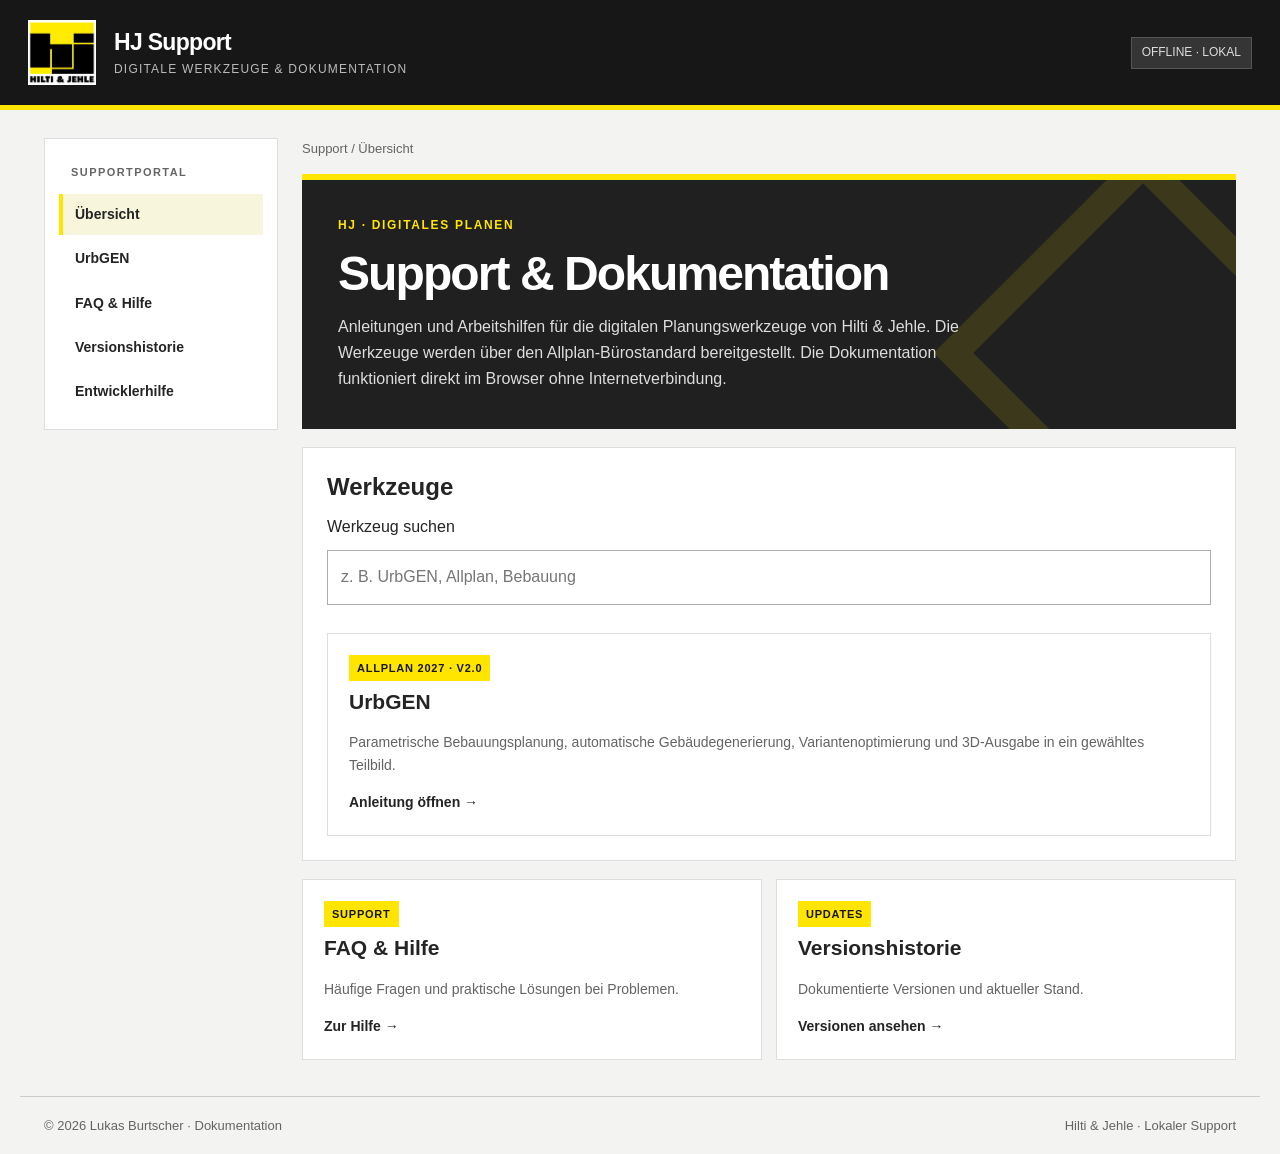
==== docs/index.html @ aae3f732 "dev help added" ====
<!doctype html>
<html lang="de">
	<head>
		<meta charset="utf-8">
		<meta name="viewport" content="width=device-width,initial-scale=1">
		<title>Support &amp; Dokumentation | HJ Support</title>
		<link rel="stylesheet" href="assets/style.css">
		<script src="assets/support.js" defer></script>
	</head>
	<body>
		<header class="header">
			<div class="header-inner">
				<a href="index.html" aria-label="Startseite"><img class="logo" src="assets/logo-hj.jpg" alt="Hilti &amp; Jehle"></a>
				<div class="brand">HJ Support<small>Digitale Werkzeuge &amp; Dokumentation</small></div>
				<span class="status">OFFLINE · LOKAL</span>
			</div>
		</header>
		<div class="layout">
			<nav class="sidebar" aria-label="Hauptnavigation">
				<div class="label">Supportportal</div>
				<a href="index.html" aria-current="page">Übersicht</a>
				<a href="urbgen.html">UrbGEN</a>
				<a href="faq.html">FAQ & Hilfe</a>
				<a href="versionen.html">Versionshistorie</a>
				<a href=".dev/index.html">Entwicklerhilfe</a>
			</nav>
			<main>
				<div class="breadcrumb">Support / Übersicht</div>
				<div class="hero">
					<div class="eyebrow">HJ · Digitales Planen</div>
					<h1>Support &amp; Dokumentation</h1>
					<p>Anleitungen und Arbeitshilfen für die digitalen Planungswerkzeuge von Hilti &amp; Jehle. Die Werkzeuge werden über den Allplan-Bürostandard bereitgestellt. Die Dokumentation funktioniert direkt im Browser ohne Internetverbindung.</p>
				</div>
				<section class="panel">
					<h2>Werkzeuge</h2>
					<label for="search">Werkzeug suchen</label>
					<input class="search" id="search" data-search type="search" placeholder="z. B. UrbGEN, Allplan, Bebauung">
					<div class="grid"><a class="card" href="urbgen.html" data-tool><span class="pill">Allplan 2027 · v2.0</span><h2>UrbGEN</h2><p>Parametrische Bebauungsplanung, automatische Gebäudegenerierung, Variantenoptimierung und 3D-Ausgabe in ein gewähltes Teilbild.</p><span class="arrow">Anleitung öffnen →</span></a></div>
					<p data-empty hidden>Kein passendes Werkzeug gefunden.</p>
				</section>
				<div class="grid"><a class="card" href="faq.html"><span class="pill">Support</span><h2>FAQ &amp; Hilfe</h2><p>Häufige Fragen und praktische Lösungen bei Problemen.</p><span class="arrow">Zur Hilfe →</span></a><a class="card" href="versionen.html"><span class="pill">Updates</span><h2>Versionshistorie</h2><p>Dokumentierte Versionen und aktueller Stand.</p><span class="arrow">Versionen ansehen →</span></a></div>
			</main>
		</div>
		<footer class="footer"><span>© 2026 Lukas Burtscher · Dokumentation</span><span>Hilti &amp; Jehle · Lokaler Support</span></footer>
	</body>
</html>
---- docs/assets/style.css ----
:root{--yellow:#ffe500;--black:#171717;--ink:#242424;--muted:#646464;--line:#dedede;--paper:#fff;--background:#f3f3f1}*{box-sizing:border-box}html{scroll-behavior:smooth}body{margin:0;background:var(--background);color:var(--ink);font:16px/1.65 Arial,Helvetica,sans-serif}a{color:inherit}a:focus-visible,button:focus-visible,input:focus-visible,summary:focus-visible{outline:3px solid #9c8d00;outline-offset:4px}.header{background:var(--black);color:#fff;border-bottom:5px solid var(--yellow);padding:20px 28px}.header-inner{max-width:1240px;margin:auto;display:flex;align-items:center;gap:18px}.logo{width:68px;height:auto;background:#fff;display:block}.brand{font-size:23px;font-weight:800;line-height:1.2;letter-spacing:-.03em}.brand small{display:block;font-size:12px;color:#bbb;font-weight:normal;letter-spacing:.1em;text-transform:uppercase;margin-top:5px}.status{margin-left:auto;background:#353535;color:#ddd;border:1px solid #555;padding:5px 10px;font-size:12px;white-space:nowrap}.layout{max-width:1240px;margin:28px auto;display:grid;grid-template-columns:234px minmax(0,1fr);gap:24px;padding:0 24px}.sidebar{align-self:start;position:sticky;top:20px;background:#fff;border:1px solid var(--line);padding:14px}.sidebar .label{font-size:11px;font-weight:800;letter-spacing:.13em;text-transform:uppercase;color:var(--muted);padding:10px 12px}.sidebar a{display:block;text-decoration:none;padding:9px 12px;margin:3px 0;border-left:4px solid transparent;font-weight:600;font-size:14px}.sidebar a:hover{background:#f2f2f0}.sidebar a[aria-current=page]{border-color:var(--yellow);background:#f7f5dc}.sidebar .sub{font-weight:400;padding-left:22px;font-size:13px}.hero{background:#202020;color:white;padding:36px;border-top:6px solid var(--yellow);position:relative;overflow:hidden}.hero:after{content:"";position:absolute;right:-55px;bottom:-72px;width:240px;height:240px;border:28px solid var(--yellow);transform:rotate(45deg);opacity:.12;pointer-events:none}.eyebrow{font-size:12px;font-weight:700;letter-spacing:.14em;text-transform:uppercase;color:var(--yellow)}h1{font-size:clamp(30px,5vw,48px);line-height:1.13;letter-spacing:-.04em;margin:12px 0}h2{font-size:24px;line-height:1.25;margin:0 0 12px}h3{font-size:17px;margin:18px 0 4px}p{margin:8px 0 14px}.hero p{color:#ddd;max-width:630px;margin-bottom:0}.panel{background:#fff;border:1px solid var(--line);padding:24px;margin-top:18px;scroll-margin-top:20px}.grid{display:grid;grid-template-columns:repeat(auto-fit,minmax(210px,1fr));gap:14px;margin-top:18px}.card{background:#fff;border:1px solid var(--line);padding:21px;text-decoration:none;display:flex;flex-direction:column;transition:border-color .15s,transform .15s}.card:hover{border-color:#777;transform:translateY(-2px)}.card h2{font-size:21px;margin:8px 0}.card p{color:var(--muted);font-size:14px;flex:1}.card .arrow{font-weight:800;font-size:14px}.pill{display:inline-block;align-self:start;background:var(--yellow);color:var(--black);font-size:11px;letter-spacing:.07em;text-transform:uppercase;font-weight:800;padding:4px 8px}.breadcrumb{font-size:13px;color:var(--muted);margin:0 0 14px}.step{display:inline-grid;place-items:center;width:30px;height:30px;margin-right:10px;background:var(--yellow);font-weight:bold;font-size:16px}.note{background:#fffbe0;border-left:4px solid var(--yellow);padding:13px 15px;margin:15px 0}.table-wrap{overflow-x:auto}table{width:100%;border-collapse:collapse;font-size:14px}th,td{text-align:left;vertical-align:top;padding:11px 10px;border-bottom:1px solid var(--line)}th{background:#f5f5f3;font-size:12px;text-transform:uppercase;letter-spacing:.05em}.navlinks{display:flex;flex-wrap:wrap;gap:8px;margin-top:20px}.navlinks a,.button{display:inline-block;background:var(--yellow);color:#141414;text-decoration:none;font-weight:bold;padding:9px 14px;border:1px solid #d9c200;font-size:14px}.navlinks a:hover,.button:hover{background:#f2da00}.shapes{display:grid;grid-template-columns:repeat(auto-fit,minmax(80px,1fr));gap:10px;margin:15px 0}.shape{background:#f5f5f3;border:1px solid var(--line);padding:10px;text-align:center;font-size:12px}.shape svg{width:48px;height:48px;display:block;margin:auto auto 8px;fill:#232323}.search{width:100%;padding:13px;border:1px solid #adadad;font:inherit;margin:10px 0}.faq details{border-bottom:1px solid var(--line);padding:13px 0}.faq details:last-child{border:0}.faq summary{font-weight:700;cursor:pointer}.faq details p{margin:9px 0 3px}.footer{max-width:1240px;margin:36px auto 0;border-top:1px solid #ccc;padding:18px 24px;color:var(--muted);font-size:13px;display:flex;justify-content:space-between;gap:12px;flex-wrap:wrap}code{font-size:13px;background:#eee;padding:2px 5px;overflow-wrap:anywhere}ul,ol{padding-left:24px}li{margin:5px 0}@media(max-width:760px){.layout{display:block;padding:0 14px;margin-top:14px}.sidebar{position:static;margin-bottom:14px;display:flex;flex-wrap:wrap;gap:4px}.sidebar .label,.sidebar .sub{display:none}.sidebar a{padding:8px;border-left:0;border-bottom:3px solid transparent}.header{padding:14px}.logo{width:53px}.brand{font-size:18px}.status{display:none}.hero{padding:24px}.panel{padding:18px}}@media print{.header,.sidebar,.footer,.navlinks{display:none}.layout{display:block;padding:0;margin:0}.hero{background:white;color:black;padding:10px;border-top:3px solid black}.hero p,.eyebrow{color:black}.hero:after{display:none}.panel{border:none;padding:12px 0;break-inside:avoid}.faq details{break-inside:avoid}}
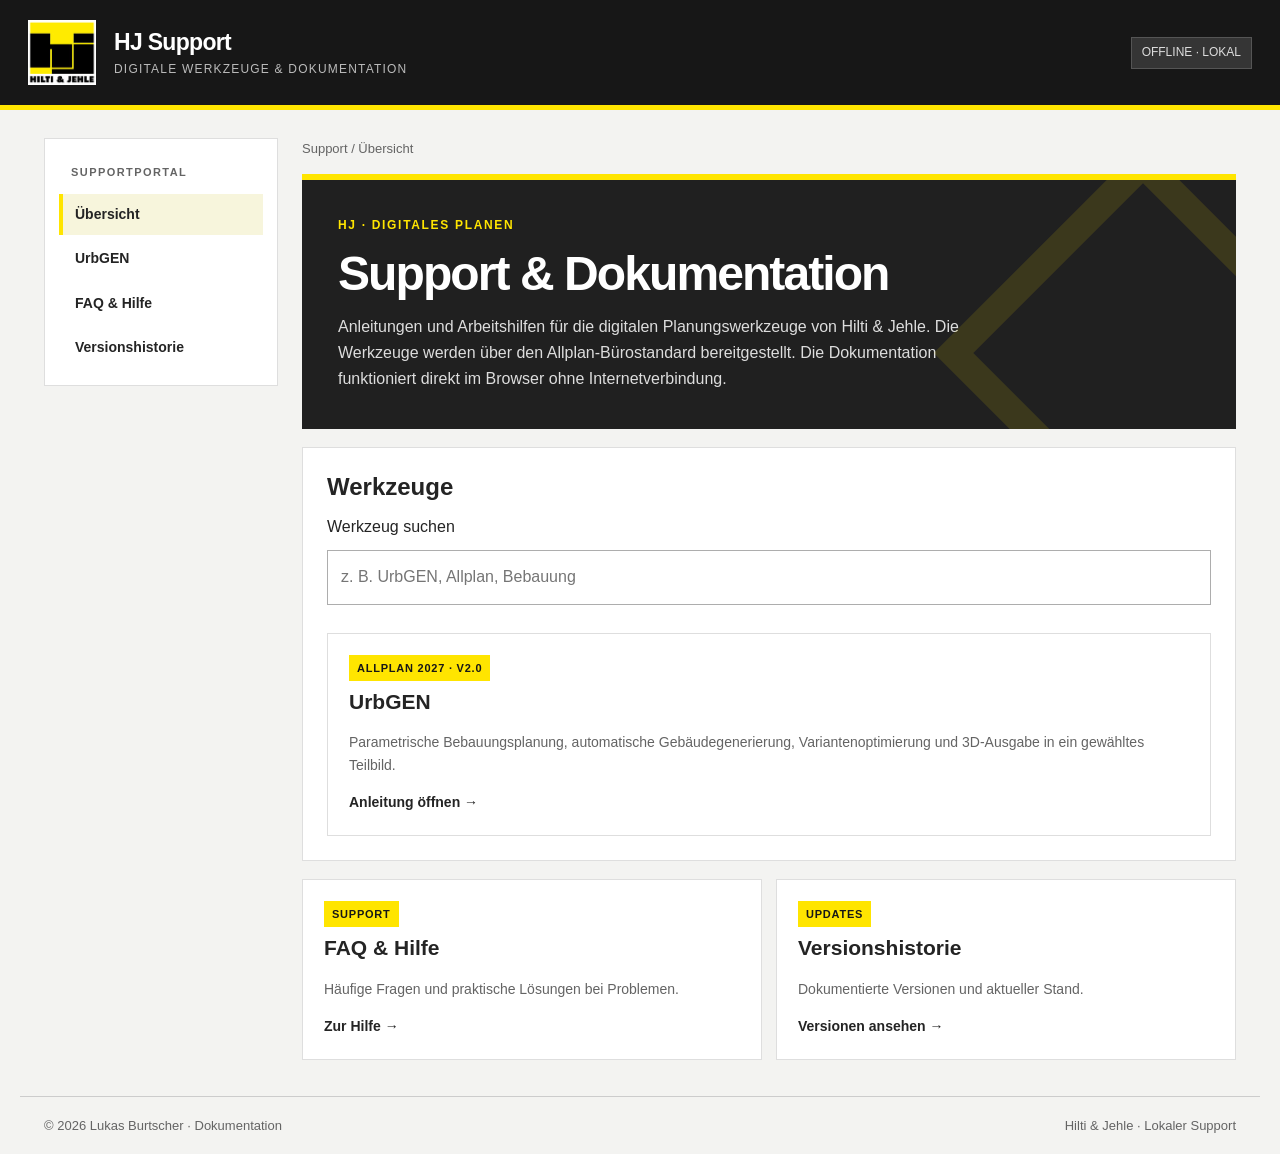
==== commit 3467284d: "problem solved" ====
--- a/docs/index.html
+++ b/docs/index.html
@@ -22,7 +22,6 @@
 				<a href="urbgen.html">UrbGEN</a>
 				<a href="faq.html">FAQ & Hilfe</a>
 				<a href="versionen.html">Versionshistorie</a>
-				<a href=".dev/index.html">Entwicklerhilfe</a>
 			</nav>
 			<main>
 				<div class="breadcrumb">Support / Übersicht</div>
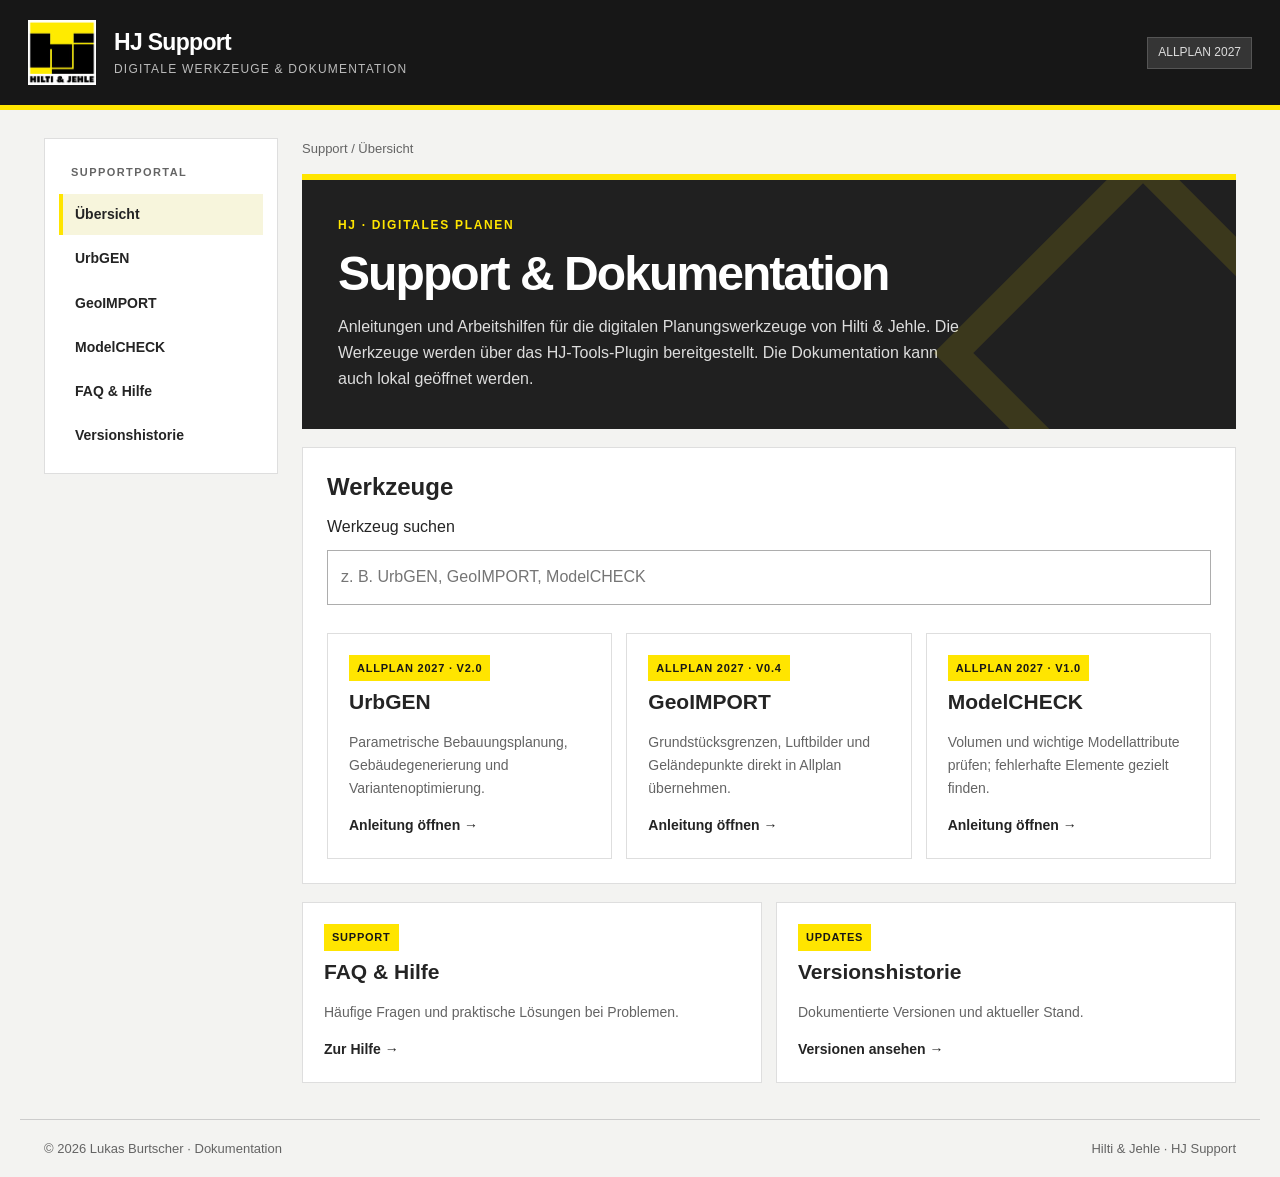
==== commit 3a675b21: "added 2 more tools incl. support" ====
--- a/docs/index.html
+++ b/docs/index.html
@@ -12,7 +12,7 @@
 			<div class="header-inner">
 				<a href="index.html" aria-label="Startseite"><img class="logo" src="assets/logo-hj.jpg" alt="Hilti &amp; Jehle"></a>
 				<div class="brand">HJ Support<small>Digitale Werkzeuge &amp; Dokumentation</small></div>
-				<span class="status">OFFLINE · LOKAL</span>
+				<span class="status">ALLPLAN 2027</span>
 			</div>
 		</header>
 		<div class="layout">
@@ -20,6 +20,8 @@
 				<div class="label">Supportportal</div>
 				<a href="index.html" aria-current="page">Übersicht</a>
 				<a href="urbgen.html">UrbGEN</a>
+				<a href="geoimport.html">GeoIMPORT</a>
+				<a href="modelcheck.html">ModelCHECK</a>
 				<a href="faq.html">FAQ & Hilfe</a>
 				<a href="versionen.html">Versionshistorie</a>
 			</nav>
@@ -28,18 +30,37 @@
 				<div class="hero">
 					<div class="eyebrow">HJ · Digitales Planen</div>
 					<h1>Support &amp; Dokumentation</h1>
-					<p>Anleitungen und Arbeitshilfen für die digitalen Planungswerkzeuge von Hilti &amp; Jehle. Die Werkzeuge werden über den Allplan-Bürostandard bereitgestellt. Die Dokumentation funktioniert direkt im Browser ohne Internetverbindung.</p>
+					<p>Anleitungen und Arbeitshilfen für die digitalen Planungswerkzeuge von Hilti &amp; Jehle. Die Werkzeuge werden über das HJ-Tools-Plugin bereitgestellt. Die Dokumentation kann auch lokal geöffnet werden.</p>
 				</div>
 				<section class="panel">
 					<h2>Werkzeuge</h2>
 					<label for="search">Werkzeug suchen</label>
-					<input class="search" id="search" data-search type="search" placeholder="z. B. UrbGEN, Allplan, Bebauung">
-					<div class="grid"><a class="card" href="urbgen.html" data-tool><span class="pill">Allplan 2027 · v2.0</span><h2>UrbGEN</h2><p>Parametrische Bebauungsplanung, automatische Gebäudegenerierung, Variantenoptimierung und 3D-Ausgabe in ein gewähltes Teilbild.</p><span class="arrow">Anleitung öffnen →</span></a></div>
+					<input class="search" id="search" data-search type="search" placeholder="z. B. UrbGEN, GeoIMPORT, ModelCHECK">
+					<div class="grid">
+						<a class="card" href="urbgen.html" data-tool>
+							<span class="pill">Allplan 2027 · v2.0</span>
+							<h2>UrbGEN</h2>
+							<p>Parametrische Bebauungsplanung, Gebäudegenerierung und Variantenoptimierung.</p>
+							<span class="arrow">Anleitung öffnen →</span>
+						</a>
+						<a class="card" href="geoimport.html" data-tool>
+							<span class="pill">Allplan 2027 · v0.4</span>
+							<h2>GeoIMPORT</h2>
+							<p>Grundstücksgrenzen, Luftbilder und Geländepunkte direkt in Allplan übernehmen.</p>
+							<span class="arrow">Anleitung öffnen →</span>
+						</a>
+						<a class="card" href="modelcheck.html" data-tool>
+							<span class="pill">Allplan 2027 · v1.0</span>
+							<h2>ModelCHECK</h2>
+							<p>Volumen und wichtige Modellattribute prüfen; fehlerhafte Elemente gezielt finden.</p>
+							<span class="arrow">Anleitung öffnen →</span>
+						</a>
+					</div>
 					<p data-empty hidden>Kein passendes Werkzeug gefunden.</p>
 				</section>
 				<div class="grid"><a class="card" href="faq.html"><span class="pill">Support</span><h2>FAQ &amp; Hilfe</h2><p>Häufige Fragen und praktische Lösungen bei Problemen.</p><span class="arrow">Zur Hilfe →</span></a><a class="card" href="versionen.html"><span class="pill">Updates</span><h2>Versionshistorie</h2><p>Dokumentierte Versionen und aktueller Stand.</p><span class="arrow">Versionen ansehen →</span></a></div>
 			</main>
 		</div>
-		<footer class="footer"><span>© 2026 Lukas Burtscher · Dokumentation</span><span>Hilti &amp; Jehle · Lokaler Support</span></footer>
+		<footer class="footer"><span>© 2026 Lukas Burtscher · Dokumentation</span><span>Hilti &amp; Jehle · HJ Support</span></footer>
 	</body>
 </html>
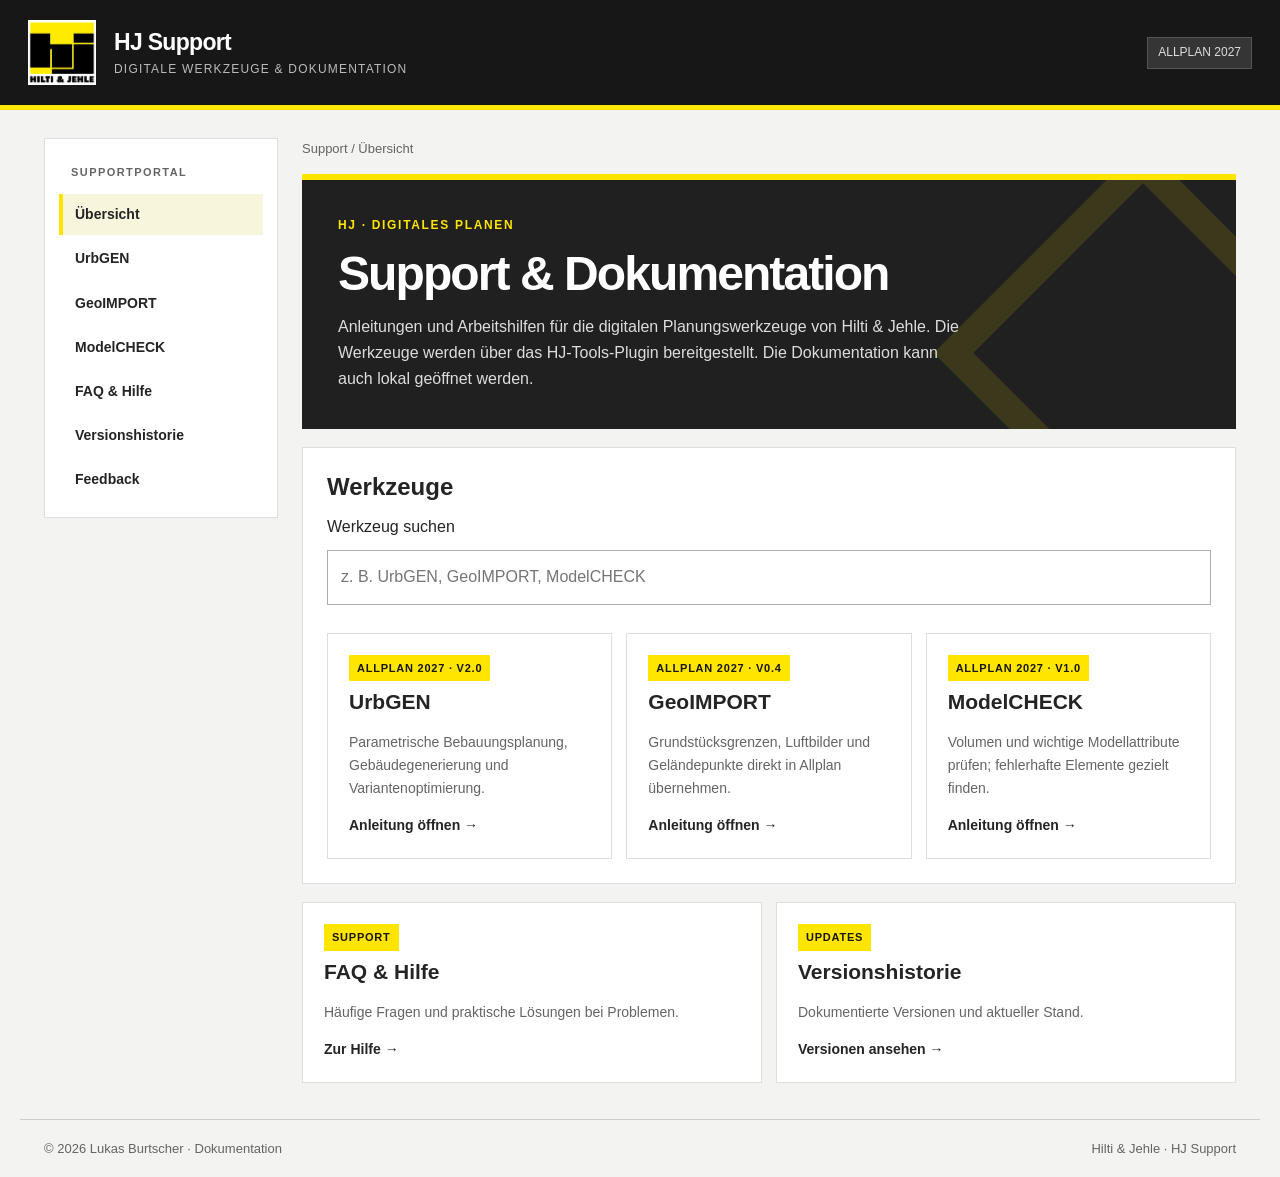
==== commit e16dcf3b: "feedback form added" ====
--- a/docs/index.html
+++ b/docs/index.html
@@ -24,6 +24,7 @@
 				<a href="modelcheck.html">ModelCHECK</a>
 				<a href="faq.html">FAQ & Hilfe</a>
 				<a href="versionen.html">Versionshistorie</a>
+				<a href="feedback.html">Feedback</a>
 			</nav>
 			<main>
 				<div class="breadcrumb">Support / Übersicht</div>
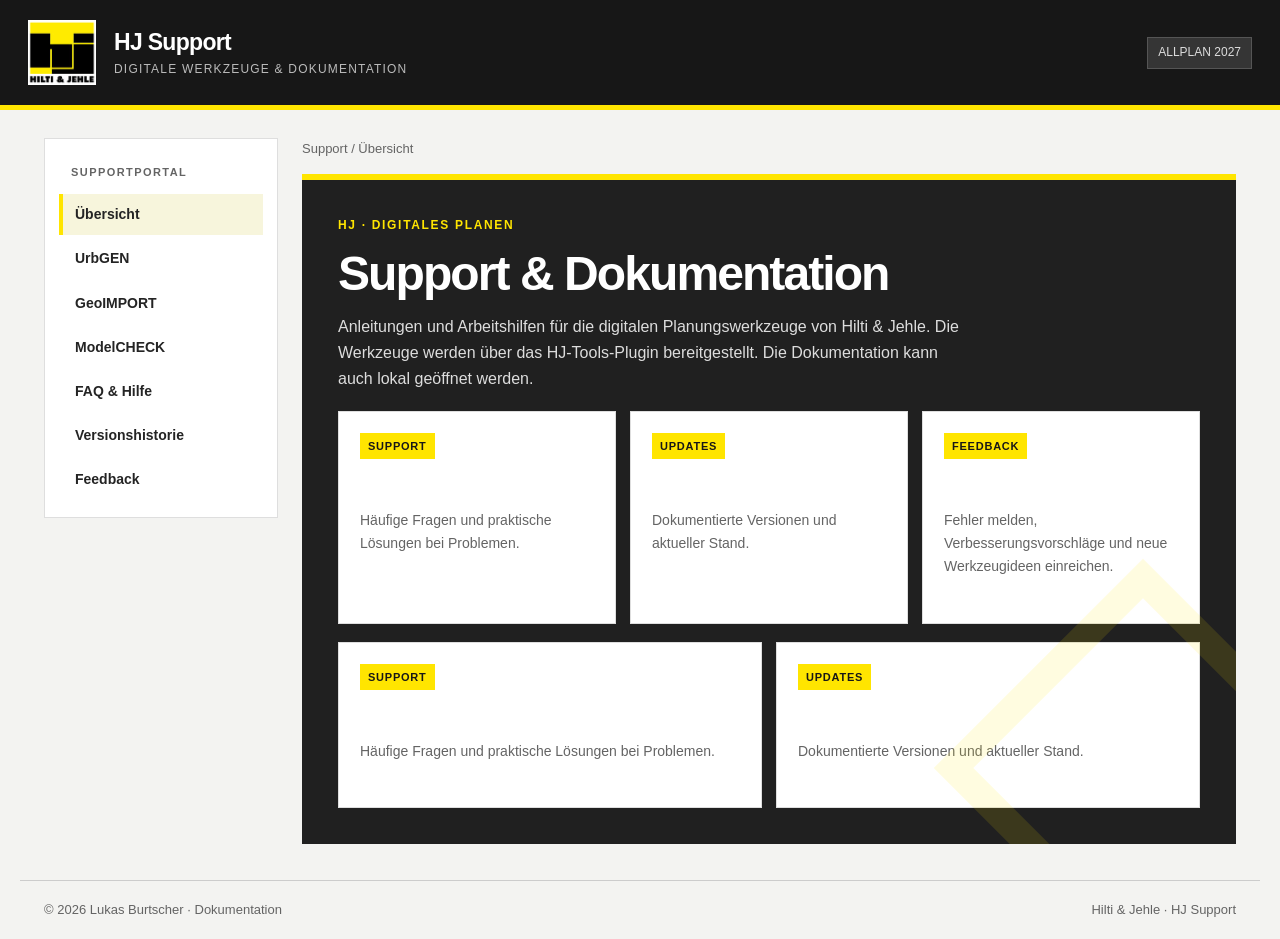
==== commit d8f86c83: "feedback form added" ====
--- a/docs/index.html
+++ b/docs/index.html
@@ -32,29 +32,26 @@
 					<div class="eyebrow">HJ · Digitales Planen</div>
 					<h1>Support &amp; Dokumentation</h1>
 					<p>Anleitungen und Arbeitshilfen für die digitalen Planungswerkzeuge von Hilti &amp; Jehle. Die Werkzeuge werden über das HJ-Tools-Plugin bereitgestellt. Die Dokumentation kann auch lokal geöffnet werden.</p>
-				</div>
-				<section class="panel">
-					<h2>Werkzeuge</h2>
-					<label for="search">Werkzeug suchen</label>
-					<input class="search" id="search" data-search type="search" placeholder="z. B. UrbGEN, GeoIMPORT, ModelCHECK">
 					<div class="grid">
-						<a class="card" href="urbgen.html" data-tool>
-							<span class="pill">Allplan 2027 · v2.0</span>
-							<h2>UrbGEN</h2>
-							<p>Parametrische Bebauungsplanung, Gebäudegenerierung und Variantenoptimierung.</p>
-							<span class="arrow">Anleitung öffnen →</span>
+						<a class="card" href="faq.html">
+							<span class="pill">Support</span>
+							<h2>FAQ &amp; Hilfe</h2>
+							<p>Häufige Fragen und praktische Lösungen bei Problemen.</p>
+							<span class="arrow">Zur Hilfe →</span>
 						</a>
-						<a class="card" href="geoimport.html" data-tool>
-							<span class="pill">Allplan 2027 · v0.4</span>
-							<h2>GeoIMPORT</h2>
-							<p>Grundstücksgrenzen, Luftbilder und Geländepunkte direkt in Allplan übernehmen.</p>
-							<span class="arrow">Anleitung öffnen →</span>
+
+						<a class="card" href="versionen.html">
+							<span class="pill">Updates</span>
+							<h2>Versionshistorie</h2>
+							<p>Dokumentierte Versionen und aktueller Stand.</p>
+							<span class="arrow">Versionen ansehen →</span>
 						</a>
-						<a class="card" href="modelcheck.html" data-tool>
-							<span class="pill">Allplan 2027 · v1.0</span>
-							<h2>ModelCHECK</h2>
-							<p>Volumen und wichtige Modellattribute prüfen; fehlerhafte Elemente gezielt finden.</p>
-							<span class="arrow">Anleitung öffnen →</span>
+
+						<a class="card" href="feedback.html">
+							<span class="pill">Feedback</span>
+							<h2>Feedback geben</h2>
+							<p>Fehler melden, Verbesserungsvorschläge und neue Werkzeugideen einreichen.</p>
+							<span class="arrow">Feedback senden →</span>
 						</a>
 					</div>
 					<p data-empty hidden>Kein passendes Werkzeug gefunden.</p>
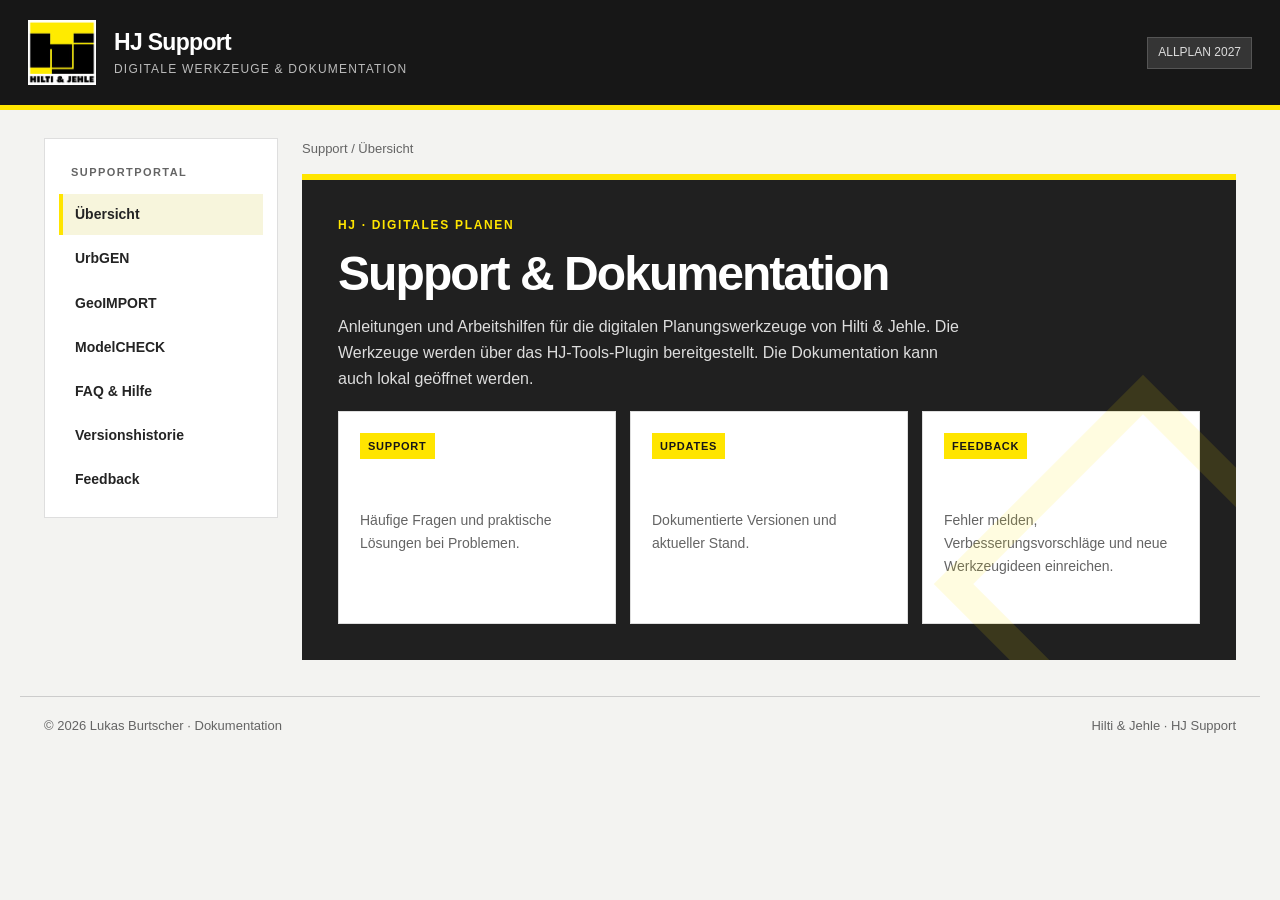
==== commit 014b6974: "feedback form added" ====
--- a/docs/index.html
+++ b/docs/index.html
@@ -56,7 +56,6 @@
 					</div>
 					<p data-empty hidden>Kein passendes Werkzeug gefunden.</p>
 				</section>
-				<div class="grid"><a class="card" href="faq.html"><span class="pill">Support</span><h2>FAQ &amp; Hilfe</h2><p>Häufige Fragen und praktische Lösungen bei Problemen.</p><span class="arrow">Zur Hilfe →</span></a><a class="card" href="versionen.html"><span class="pill">Updates</span><h2>Versionshistorie</h2><p>Dokumentierte Versionen und aktueller Stand.</p><span class="arrow">Versionen ansehen →</span></a></div>
 			</main>
 		</div>
 		<footer class="footer"><span>© 2026 Lukas Burtscher · Dokumentation</span><span>Hilti &amp; Jehle · HJ Support</span></footer>
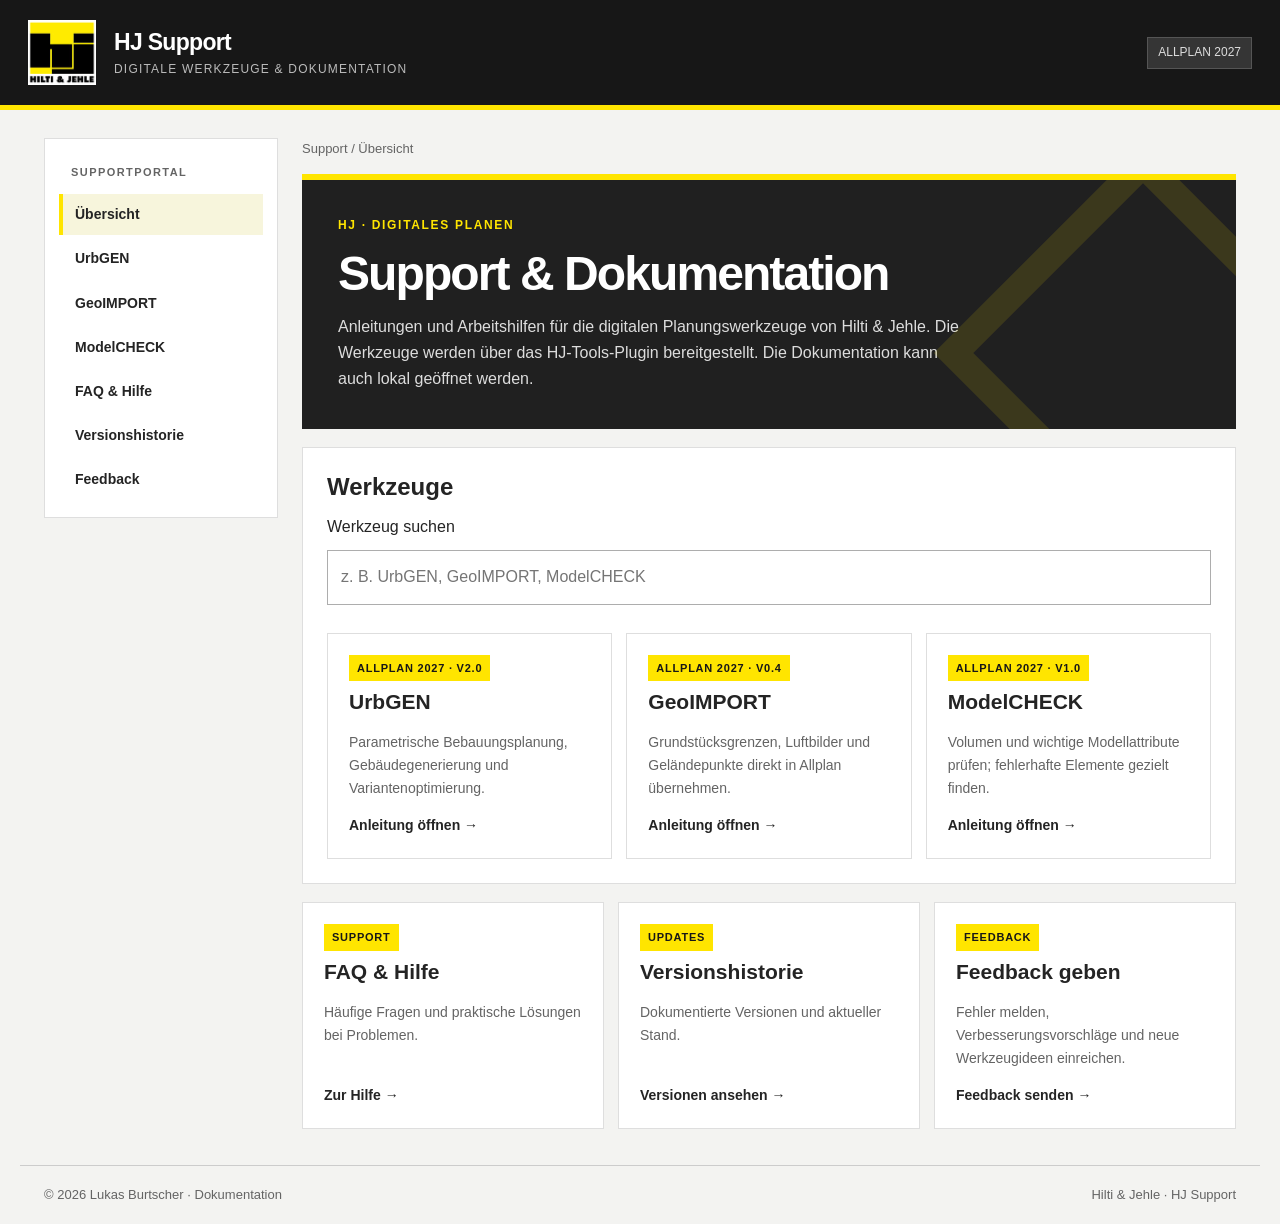
==== commit 4a01af16: "reworked support" ====
--- a/docs/index.html
+++ b/docs/index.html
@@ -8,23 +8,10 @@
 		<script src="assets/support.js" defer></script>
 	</head>
 	<body>
-		<header class="header">
-			<div class="header-inner">
-				<a href="index.html" aria-label="Startseite"><img class="logo" src="assets/logo-hj.jpg" alt="Hilti &amp; Jehle"></a>
-				<div class="brand">HJ Support<small>Digitale Werkzeuge &amp; Dokumentation</small></div>
-				<span class="status">ALLPLAN 2027</span>
-			</div>
-		</header>
+		<header class="header" data-header></header>
 		<div class="layout">
-			<nav class="sidebar" aria-label="Hauptnavigation">
-				<div class="label">Supportportal</div>
-				<a href="index.html" aria-current="page">Übersicht</a>
-				<a href="urbgen.html">UrbGEN</a>
-				<a href="geoimport.html">GeoIMPORT</a>
-				<a href="modelcheck.html">ModelCHECK</a>
-				<a href="faq.html">FAQ & Hilfe</a>
-				<a href="versionen.html">Versionshistorie</a>
-				<a href="feedback.html">Feedback</a>
+			<nav class="sidebar" aria-label="Hauptnavigation" data-navigation>
+				<noscript><a href="index.html">Zur Übersicht</a></noscript>
 			</nav>
 			<main>
 				<div class="breadcrumb">Support / Übersicht</div>
@@ -32,32 +19,40 @@
 					<div class="eyebrow">HJ · Digitales Planen</div>
 					<h1>Support &amp; Dokumentation</h1>
 					<p>Anleitungen und Arbeitshilfen für die digitalen Planungswerkzeuge von Hilti &amp; Jehle. Die Werkzeuge werden über das HJ-Tools-Plugin bereitgestellt. Die Dokumentation kann auch lokal geöffnet werden.</p>
-					<div class="grid">
-						<a class="card" href="faq.html">
-							<span class="pill">Support</span>
-							<h2>FAQ &amp; Hilfe</h2>
-							<p>Häufige Fragen und praktische Lösungen bei Problemen.</p>
-							<span class="arrow">Zur Hilfe →</span>
-						</a>
+				</div>
 
-						<a class="card" href="versionen.html">
-							<span class="pill">Updates</span>
-							<h2>Versionshistorie</h2>
-							<p>Dokumentierte Versionen und aktueller Stand.</p>
-							<span class="arrow">Versionen ansehen →</span>
-						</a>
-
-						<a class="card" href="feedback.html">
-							<span class="pill">Feedback</span>
-							<h2>Feedback geben</h2>
-							<p>Fehler melden, Verbesserungsvorschläge und neue Werkzeugideen einreichen.</p>
-							<span class="arrow">Feedback senden →</span>
-						</a>
-					</div>
+				<section class="panel">
+					<h2>Werkzeuge</h2>
+					<label for="search">Werkzeug suchen</label>
+					<input class="search" id="search" data-search type="search" placeholder="z. B. UrbGEN, GeoIMPORT, ModelCHECK">
+					<div class="grid" data-tools></div>
 					<p data-empty hidden>Kein passendes Werkzeug gefunden.</p>
 				</section>
+
+				<div class="grid">
+					<a class="card" href="faq.html">
+						<span class="pill">Support</span>
+						<h2>FAQ &amp; Hilfe</h2>
+						<p>Häufige Fragen und praktische Lösungen bei Problemen.</p>
+						<span class="arrow">Zur Hilfe →</span>
+					</a>
+
+					<a class="card" href="versionen.html">
+						<span class="pill">Updates</span>
+						<h2>Versionshistorie</h2>
+						<p>Dokumentierte Versionen und aktueller Stand.</p>
+						<span class="arrow">Versionen ansehen →</span>
+					</a>
+
+					<a class="card" href="feedback.html">
+						<span class="pill">Feedback</span>
+						<h2>Feedback geben</h2>
+						<p>Fehler melden, Verbesserungsvorschläge und neue Werkzeugideen einreichen.</p>
+						<span class="arrow">Feedback senden →</span>
+					</a>
+				</div>
 			</main>
 		</div>
-		<footer class="footer"><span>© 2026 Lukas Burtscher · Dokumentation</span><span>Hilti &amp; Jehle · HJ Support</span></footer>
+		<footer class="footer" data-footer></footer>
 	</body>
 </html>
--- a/docs/assets/style.css
+++ b/docs/assets/style.css
@@ -1 +1,469 @@
-:root{--yellow:#ffe500;--black:#171717;--ink:#242424;--muted:#646464;--line:#dedede;--paper:#fff;--background:#f3f3f1}*{box-sizing:border-box}html{scroll-behavior:smooth}body{margin:0;background:var(--background);color:var(--ink);font:16px/1.65 Arial,Helvetica,sans-serif}a{color:inherit}a:focus-visible,button:focus-visible,input:focus-visible,summary:focus-visible{outline:3px solid #9c8d00;outline-offset:4px}.header{background:var(--black);color:#fff;border-bottom:5px solid var(--yellow);padding:20px 28px}.header-inner{max-width:1240px;margin:auto;display:flex;align-items:center;gap:18px}.logo{width:68px;height:auto;background:#fff;display:block}.brand{font-size:23px;font-weight:800;line-height:1.2;letter-spacing:-.03em}.brand small{display:block;font-size:12px;color:#bbb;font-weight:normal;letter-spacing:.1em;text-transform:uppercase;margin-top:5px}.status{margin-left:auto;background:#353535;color:#ddd;border:1px solid #555;padding:5px 10px;font-size:12px;white-space:nowrap}.layout{max-width:1240px;margin:28px auto;display:grid;grid-template-columns:234px minmax(0,1fr);gap:24px;padding:0 24px}.sidebar{align-self:start;position:sticky;top:20px;background:#fff;border:1px solid var(--line);padding:14px}.sidebar .label{font-size:11px;font-weight:800;letter-spacing:.13em;text-transform:uppercase;color:var(--muted);padding:10px 12px}.sidebar a{display:block;text-decoration:none;padding:9px 12px;margin:3px 0;border-left:4px solid transparent;font-weight:600;font-size:14px}.sidebar a:hover{background:#f2f2f0}.sidebar a[aria-current=page]{border-color:var(--yellow);background:#f7f5dc}.sidebar .sub{font-weight:400;padding-left:22px;font-size:13px}.hero{background:#202020;color:white;padding:36px;border-top:6px solid var(--yellow);position:relative;overflow:hidden}.hero:after{content:"";position:absolute;right:-55px;bottom:-72px;width:240px;height:240px;border:28px solid var(--yellow);transform:rotate(45deg);opacity:.12;pointer-events:none}.eyebrow{font-size:12px;font-weight:700;letter-spacing:.14em;text-transform:uppercase;color:var(--yellow)}h1{font-size:clamp(30px,5vw,48px);line-height:1.13;letter-spacing:-.04em;margin:12px 0}h2{font-size:24px;line-height:1.25;margin:0 0 12px}h3{font-size:17px;margin:18px 0 4px}p{margin:8px 0 14px}.hero p{color:#ddd;max-width:630px;margin-bottom:0}.panel{background:#fff;border:1px solid var(--line);padding:24px;margin-top:18px;scroll-margin-top:20px}.grid{display:grid;grid-template-columns:repeat(auto-fit,minmax(210px,1fr));gap:14px;margin-top:18px}.card{background:#fff;border:1px solid var(--line);padding:21px;text-decoration:none;display:flex;flex-direction:column;transition:border-color .15s,transform .15s}.card:hover{border-color:#777;transform:translateY(-2px)}.card h2{font-size:21px;margin:8px 0}.card p{color:var(--muted);font-size:14px;flex:1}.card .arrow{font-weight:800;font-size:14px}.pill{display:inline-block;align-self:start;background:var(--yellow);color:var(--black);font-size:11px;letter-spacing:.07em;text-transform:uppercase;font-weight:800;padding:4px 8px}.breadcrumb{font-size:13px;color:var(--muted);margin:0 0 14px}.step{display:inline-grid;place-items:center;width:30px;height:30px;margin-right:10px;background:var(--yellow);font-weight:bold;font-size:16px}.note{background:#fffbe0;border-left:4px solid var(--yellow);padding:13px 15px;margin:15px 0}.table-wrap{overflow-x:auto}table{width:100%;border-collapse:collapse;font-size:14px}th,td{text-align:left;vertical-align:top;padding:11px 10px;border-bottom:1px solid var(--line)}th{background:#f5f5f3;font-size:12px;text-transform:uppercase;letter-spacing:.05em}.navlinks{display:flex;flex-wrap:wrap;gap:8px;margin-top:20px}.navlinks a,.button{display:inline-block;background:var(--yellow);color:#141414;text-decoration:none;font-weight:bold;padding:9px 14px;border:1px solid #d9c200;font-size:14px}.navlinks a:hover,.button:hover{background:#f2da00}.shapes{display:grid;grid-template-columns:repeat(auto-fit,minmax(80px,1fr));gap:10px;margin:15px 0}.shape{background:#f5f5f3;border:1px solid var(--line);padding:10px;text-align:center;font-size:12px}.shape svg{width:48px;height:48px;display:block;margin:auto auto 8px;fill:#232323}.search{width:100%;padding:13px;border:1px solid #adadad;font:inherit;margin:10px 0}.faq details{border-bottom:1px solid var(--line);padding:13px 0}.faq details:last-child{border:0}.faq summary{font-weight:700;cursor:pointer}.faq details p{margin:9px 0 3px}.footer{max-width:1240px;margin:36px auto 0;border-top:1px solid #ccc;padding:18px 24px;color:var(--muted);font-size:13px;display:flex;justify-content:space-between;gap:12px;flex-wrap:wrap}code{font-size:13px;background:#eee;padding:2px 5px;overflow-wrap:anywhere}ul,ol{padding-left:24px}li{margin:5px 0}@media(max-width:760px){.layout{display:block;padding:0 14px;margin-top:14px}.sidebar{position:static;margin-bottom:14px;display:flex;flex-wrap:wrap;gap:4px}.sidebar .label,.sidebar .sub{display:none}.sidebar a{padding:8px;border-left:0;border-bottom:3px solid transparent}.header{padding:14px}.logo{width:53px}.brand{font-size:18px}.status{display:none}.hero{padding:24px}.panel{padding:18px}}@media print{.header,.sidebar,.footer,.navlinks{display:none}.layout{display:block;padding:0;margin:0}.hero{background:white;color:black;padding:10px;border-top:3px solid black}.hero p,.eyebrow{color:black}.hero:after{display:none}.panel{border:none;padding:12px 0;break-inside:avoid}.faq details{break-inside:avoid}}
+:root {
+	--yellow:#ffe500;
+	--black:#171717;
+	--ink:#242424;
+	--muted:#646464;
+	--line:#dedede;
+	--paper:#fff;
+	--background:#f3f3f1;
+}
+
+* {
+	box-sizing:border-box;
+}
+
+html {
+	scroll-behavior:smooth;
+}
+
+body {
+	margin:0;
+	background:var(--background);
+	color:var(--ink);
+	font:16px/1.65 Arial,Helvetica,sans-serif;
+}
+
+a {
+	color:inherit;
+}
+
+a:focus-visible,button:focus-visible,input:focus-visible,summary:focus-visible {
+	outline:3px solid #9c8d00;
+	outline-offset:4px;
+}
+
+.header {
+	background:var(--black);
+	color:#fff;
+	border-bottom:5px solid var(--yellow);
+	padding:20px 28px;
+}
+
+.header-inner {
+	max-width:1240px;
+	margin:auto;
+	display:flex;
+	align-items:center;
+	gap:18px;
+}
+
+.logo {
+	width:68px;
+	height:auto;
+	background:#fff;
+	display:block;
+}
+
+.brand {
+	font-size:23px;
+	font-weight:800;
+	line-height:1.2;
+	letter-spacing:-.03em;
+}
+
+.brand small {
+	display:block;
+	font-size:12px;
+	color:#bbb;
+	font-weight:normal;
+	letter-spacing:.1em;
+	text-transform:uppercase;
+	margin-top:5px;
+}
+
+.status {
+	margin-left:auto;
+	background:#353535;
+	color:#ddd;
+	border:1px solid #555;
+	padding:5px 10px;
+	font-size:12px;
+	white-space:nowrap;
+}
+
+.layout {
+	max-width:1240px;
+	margin:28px auto;
+	display:grid;
+	grid-template-columns:234px minmax(0,1fr);
+	gap:24px;
+	padding:0 24px;
+}
+
+.sidebar {
+	align-self:start;
+	position:sticky;
+	top:20px;
+	background:#fff;
+	border:1px solid var(--line);
+	padding:14px;
+}
+
+.sidebar .label {
+	font-size:11px;
+	font-weight:800;
+	letter-spacing:.13em;
+	text-transform:uppercase;
+	color:var(--muted);
+	padding:10px 12px;
+}
+
+.sidebar a {
+	display:block;
+	text-decoration:none;
+	padding:9px 12px;
+	margin:3px 0;
+	border-left:4px solid transparent;
+	font-weight:600;
+	font-size:14px;
+}
+
+.sidebar a:hover {
+	background:#f2f2f0;
+}
+
+.sidebar a[aria-current=page] {
+	border-color:var(--yellow);
+	background:#f7f5dc;
+}
+
+.sidebar .sub {
+	font-weight:400;
+	padding-left:22px;
+	font-size:13px;
+}
+
+.hero {
+	background:#202020;
+	color:white;
+	padding:36px;
+	border-top:6px solid var(--yellow);
+	position:relative;
+	overflow:hidden;
+}
+
+.hero:after {
+	content:"";
+	position:absolute;
+	right:-55px;
+	bottom:-72px;
+	width:240px;
+	height:240px;
+	border:28px solid var(--yellow);
+	transform:rotate(45deg);
+	opacity:.12;
+	pointer-events:none;
+}
+
+.eyebrow {
+	font-size:12px;
+	font-weight:700;
+	letter-spacing:.14em;
+	text-transform:uppercase;
+	color:var(--yellow);
+}
+
+h1 {
+	font-size:clamp(30px,5vw,48px);
+	line-height:1.13;
+	letter-spacing:-.04em;
+	margin:12px 0;
+}
+
+h2 {
+	font-size:24px;
+	line-height:1.25;
+	margin:0 0 12px;
+}
+
+h3 {
+	font-size:17px;
+	margin:18px 0 4px;
+}
+
+p {
+	margin:8px 0 14px;
+}
+
+.hero p {
+	color:#ddd;
+	max-width:630px;
+	margin-bottom:0;
+}
+
+.panel {
+	background:#fff;
+	border:1px solid var(--line);
+	padding:24px;
+	margin-top:18px;
+	scroll-margin-top:20px;
+}
+
+.grid {
+	display:grid;
+	grid-template-columns:repeat(auto-fit,minmax(210px,1fr));
+	gap:14px;
+	margin-top:18px;
+}
+
+.card {
+	background:#fff;
+	border:1px solid var(--line);
+	padding:21px;
+	text-decoration:none;
+	display:flex;
+	flex-direction:column;
+	transition:border-color .15s,transform .15s;
+}
+
+.card:hover {
+	border-color:#777;
+	transform:translateY(-2px);
+}
+
+.card h2 {
+	font-size:21px;
+	margin:8px 0;
+}
+
+.card p {
+	color:var(--muted);
+	font-size:14px;
+	flex:1;
+}
+
+.card .arrow {
+	font-weight:800;
+	font-size:14px;
+}
+
+.pill {
+	display:inline-block;
+	align-self:start;
+	background:var(--yellow);
+	color:var(--black);
+	font-size:11px;
+	letter-spacing:.07em;
+	text-transform:uppercase;
+	font-weight:800;
+	padding:4px 8px;
+}
+
+.breadcrumb {
+	font-size:13px;
+	color:var(--muted);
+	margin:0 0 14px;
+}
+
+.step {
+	display:inline-grid;
+	place-items:center;
+	width:30px;
+	height:30px;
+	margin-right:10px;
+	background:var(--yellow);
+	font-weight:bold;
+	font-size:16px;
+}
+
+.note {
+	background:#fffbe0;
+	border-left:4px solid var(--yellow);
+	padding:13px 15px;
+	margin:15px 0;
+}
+
+.table-wrap {
+	overflow-x:auto;
+}
+
+table {
+	width:100%;
+	border-collapse:collapse;
+	font-size:14px;
+}
+
+th,td {
+	text-align:left;
+	vertical-align:top;
+	padding:11px 10px;
+	border-bottom:1px solid var(--line);
+}
+
+th {
+	background:#f5f5f3;
+	font-size:12px;
+	text-transform:uppercase;
+	letter-spacing:.05em;
+}
+
+.navlinks {
+	display:flex;
+	flex-wrap:wrap;
+	gap:8px;
+	margin-top:20px;
+}
+
+.navlinks a,.button {
+	display:inline-block;
+	background:var(--yellow);
+	color:#141414;
+	text-decoration:none;
+	font-weight:bold;
+	padding:9px 14px;
+	border:1px solid #d9c200;
+	font-size:14px;
+}
+
+.navlinks a:hover,.button:hover {
+	background:#f2da00;
+}
+
+.shapes {
+	display:grid;
+	grid-template-columns:repeat(auto-fit,minmax(80px,1fr));
+	gap:10px;
+	margin:15px 0;
+}
+
+.shape {
+	background:#f5f5f3;
+	border:1px solid var(--line);
+	padding:10px;
+	text-align:center;
+	font-size:12px;
+}
+
+.shape svg {
+	width:48px;
+	height:48px;
+	display:block;
+	margin:auto auto 8px;
+	fill:#232323;
+}
+
+.search {
+	width:100%;
+	padding:13px;
+	border:1px solid #adadad;
+	font:inherit;
+	margin:10px 0;
+}
+
+.faq details {
+	border-bottom:1px solid var(--line);
+	padding:13px 0;
+}
+
+.faq details:last-child {
+	border:0;
+}
+
+.faq summary {
+	font-weight:700;
+	cursor:pointer;
+}
+
+.faq details p {
+	margin:9px 0 3px;
+}
+
+.footer {
+	max-width:1240px;
+	margin:36px auto 0;
+	border-top:1px solid #ccc;
+	padding:18px 24px;
+	color:var(--muted);
+	font-size:13px;
+	display:flex;
+	justify-content:space-between;
+	gap:12px;
+	flex-wrap:wrap;
+}
+
+code {
+	font-size:13px;
+	background:#eee;
+	padding:2px 5px;
+	overflow-wrap:anywhere;
+}
+
+ul,ol {
+	padding-left:24px;
+}
+
+li {
+	margin:5px 0;
+}
+
+@media(max-width:760px) {
+	.layout {
+		display:block;
+		padding:0 14px;
+		margin-top:14px;
+	}
+	.sidebar {
+		position:static;
+		margin-bottom:14px;
+		display:flex;
+		flex-wrap:wrap;
+		gap:4px;
+	}
+	.sidebar .label,.sidebar .sub {
+		display:none;
+	}
+	.sidebar a {
+		padding:8px;
+		border-left:0;
+		border-bottom:3px solid transparent;
+	}
+	.header {
+		padding:14px;
+	}
+	.logo {
+		width:53px;
+	}
+	.brand {
+		font-size:18px;
+	}
+	.status {
+		display:none;
+	}
+	.hero {
+		padding:24px;
+	}
+	.panel {
+		padding:18px;
+	}
+}
+
+@media print {
+	.header,.sidebar,.footer,.navlinks {
+		display:none;
+	}
+	.layout {
+		display:block;
+		padding:0;
+		margin:0;
+	}
+	.hero {
+		background:white;
+		color:black;
+		padding:10px;
+		border-top:3px solid black;
+	}
+	.hero p,.eyebrow {
+		color:black;
+	}
+	.hero:after {
+		display:none;
+	}
+	.panel {
+		border:none;
+		padding:12px 0;
+		break-inside:avoid;
+	}
+	.faq details {
+		break-inside:avoid;
+	}
+}
